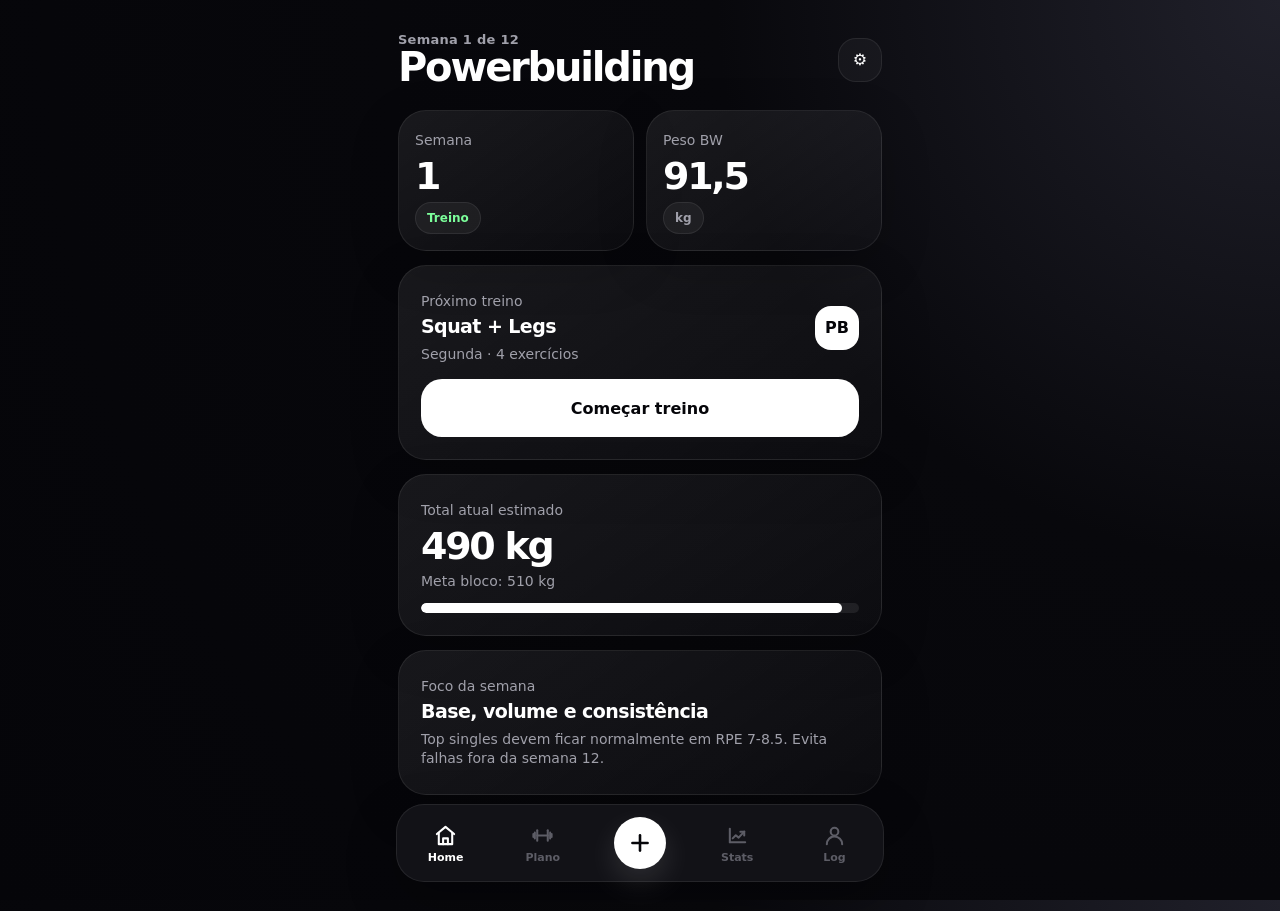
==== index.html @ 56081398 "Initial Powerbuilding WebApp" ====
<!doctype html>
<html lang="pt">
<head>
<meta charset="utf-8" />
<meta name="viewport" content="width=device-width, initial-scale=1, viewport-fit=cover" />
<meta name="theme-color" content="#050509" />
<title>Powerbuilding 12 Semanas</title>
<link rel="manifest" href="manifest.webmanifest" />
<link rel="stylesheet" href="./assets/css/styles.css" />
</head>
<body>
<div class="app" id="app"></div>
<nav class="nav" id="nav" aria-label="Navegação principal">
  <button data-screen="home" class="active" type="button" aria-label="Home">
    <svg viewBox="0 0 24 24" aria-hidden="true"><path d="M3 10.5 12 3l9 7.5"/><path d="M5 9.5V21h14V9.5"/><path d="M9.5 21v-6h5v6"/></svg>
    <span class="label">Home</span>
  </button>
  <button data-screen="plan" type="button" aria-label="Plano">
    <svg viewBox="0 0 24 24" aria-hidden="true"><path d="M6.5 6.5v11"/><path d="M17.5 6.5v11"/><path d="M4 9v6"/><path d="M20 9v6"/><path d="M6.5 12h11"/><path d="M2.5 10.5v3"/><path d="M21.5 10.5v3"/></svg>
    <span class="label">Plano</span>
  </button>
  <button data-screen="workout" class="center" type="button" aria-label="Treino">
    <span class="plusCircle"><svg viewBox="0 0 24 24" aria-hidden="true"><path d="M12 5v14"/><path d="M5 12h14"/></svg></span>
  </button>
  <button data-screen="dashboard" type="button" aria-label="Stats">
    <svg viewBox="0 0 24 24" aria-hidden="true"><path d="M4 19V5"/><path d="M4 19h16"/><path d="m7 15 3.2-3.2 3 2.4L19 8"/><path d="M19 8v4"/><path d="M19 8h-4"/></svg>
    <span class="label">Stats</span>
  </button>
  <button data-screen="log" type="button" aria-label="Log">
    <svg viewBox="0 0 24 24" aria-hidden="true"><path d="M20 21a8 8 0 0 0-16 0"/><circle cx="12" cy="8" r="4"/></svg>
    <span class="label">Log</span>
  </button>
</nav>
<div class="toast" id="toast">Guardado</div>
<script src="./assets/js/data.js" defer></script>
<script src="./assets/js/app.js" defer></script>
</body>
</html>
---- assets/css/styles.css ----
:root{--bg:#050509;--bg2:#0b0b10;--card:#1c1c22;--card2:#24242b;--line:rgba(255,255,255,.08);--text:#fff;--muted:#a0a0aa;--faint:#5d5d66;--good:#7cff9b;--warn:#ffb86b;--bad:#ff6b6b;--radius:28px;--navh:82px}*{box-sizing:border-box}html,body{height:100%}body{margin:0;background:radial-gradient(circle at top right,#20202a 0,#08080c 36%,var(--bg) 100%);color:var(--text);font-family:Inter,system-ui,-apple-system,BlinkMacSystemFont,"Segoe UI",sans-serif;-webkit-font-smoothing:antialiased}button,input,select,textarea{font:inherit}button{cursor:pointer}.app{max-width:520px;margin:0 auto;min-height:100dvh;padding:18px 18px calc(var(--navh) + env(safe-area-inset-bottom) + 20px)}.topbar{display:flex;align-items:center;justify-content:space-between;margin:4px 0 22px}.eyebrow{font-size:13px;color:var(--muted);font-weight:700;letter-spacing:.02em}.title{font-size:34px;line-height:1.02;font-weight:850;letter-spacing:-.055em;margin:0}.iconBtn,.ghost{border:1px solid var(--line);background:rgba(255,255,255,.04);color:var(--text);border-radius:18px;min-width:44px;height:44px;padding:0 14px}.grid2{display:grid;grid-template-columns:1fr 1fr;gap:12px}.card{background:linear-gradient(145deg,rgba(255,255,255,.075),rgba(255,255,255,.025));border:1px solid var(--line);border-radius:var(--radius);padding:22px;box-shadow:0 16px 50px rgba(0,0,0,.18);margin-bottom:14px}.card.tight{padding:16px}.card h3{margin:0 0 8px;font-size:19px;letter-spacing:-.03em}.card p{margin:4px 0;color:var(--muted);font-size:14px;line-height:1.35}.metric{font-size:38px;font-weight:850;letter-spacing:-.06em;margin:4px 0}.smallMetric{font-size:25px;font-weight:850;letter-spacing:-.04em}.pill{display:inline-flex;align-items:center;gap:7px;border:1px solid var(--line);background:rgba(255,255,255,.05);border-radius:999px;padding:8px 11px;color:var(--muted);font-size:12px;font-weight:750}.pill.good{color:var(--good)}.pill.warn{color:var(--warn)}.pill.bad{color:var(--bad)}.prBadge{color:#050509;background:var(--good);border-color:transparent}.recordCard{border-left:3px solid var(--good)}.statLine{display:flex;justify-content:space-between;gap:12px;padding:8px 0;border-bottom:1px solid var(--line);color:var(--muted);font-size:13px}.statLine:last-child{border-bottom:0}.statLine b{color:#fff}.miniNote{font-size:12px;color:var(--muted);line-height:1.35}.bar.good{background:var(--good)}.primary{width:100%;height:58px;border:0;border-radius:21px;background:#fff;color:#050509;font-weight:850;margin-top:12px}.secondary{width:100%;height:52px;border:1px solid var(--line);border-radius:19px;background:var(--card2);color:#fff;font-weight:800;margin-top:10px}.danger{color:var(--bad);background:transparent;border:1px solid rgba(255,107,107,.25)}.nav{position:fixed;left:50%;bottom:calc(18px + env(safe-area-inset-bottom));transform:translateX(-50%);width:min(488px,calc(100% - 32px));height:78px;display:grid;grid-template-columns:repeat(5,1fr);align-items:center;background:rgba(20,20,26,.92);border:1px solid var(--line);border-radius:28px;backdrop-filter:blur(18px);-webkit-backdrop-filter:blur(18px);z-index:50;box-shadow:0 18px 50px rgba(0,0,0,.28)}.nav button{appearance:none;border:0;background:transparent;color:var(--faint);display:grid;place-items:center;gap:5px;font-size:11px;font-weight:800;cursor:pointer;padding:0;border-radius:0}.nav button svg{width:23px;height:23px;stroke:currentColor;stroke-width:2.15;stroke-linecap:round;stroke-linejoin:round;fill:none}.nav button.active{color:#fff;background:transparent}.nav button.center{color:#050509}.nav button.center.active{color:#050509}.nav .plusCircle{width:52px;height:52px;border-radius:50%;display:grid;place-items:center;background:#fff;box-shadow:0 12px 30px rgba(255,255,255,.12)}.nav .plusCircle svg{width:26px;height:26px;stroke-width:2.4}.nav .label{line-height:1}.screen{display:none}.screen.active{display:block}.list{display:flex;flex-direction:column;gap:12px}.row{display:flex;align-items:center;justify-content:space-between;gap:12px}.muted{color:var(--muted)}.faint{color:var(--faint)}.selectbar{display:flex;gap:10px;margin-bottom:14px}.selectbar select{width:100%;height:48px;background:var(--card);color:#fff;border:1px solid var(--line);border-radius:17px;padding:0 14px}.weekCard{position:relative;overflow:hidden}.weekCard:after{content:"";position:absolute;right:-30px;top:-50px;width:130px;height:130px;border-radius:50%;background:rgba(255,255,255,.05)}.exerciseCard{padding:18px;border-radius:23px}.chiprow{display:flex;gap:7px;flex-wrap:wrap;margin-top:12px}.inputGrid{display:grid;grid-template-columns:1.2fr 1fr 1fr;gap:10px;margin-top:12px}.field label{display:block;color:var(--muted);font-size:12px;font-weight:800;margin:0 0 6px}.field input,.field textarea{width:100%;background:#111116;color:#fff;border:1px solid var(--line);border-radius:17px;padding:13px 14px;outline:none}.field textarea{min-height:86px;resize:vertical}.setTable{width:100%;border-collapse:collapse;margin:12px 0;background:#101015;border-radius:20px;overflow:hidden}.setTable th,.setTable td{padding:9px 8px;text-align:left;border-bottom:1px solid var(--line);font-size:13px}.setTable th{color:var(--muted);font-size:12px}.setTable input{width:100%;background:rgba(255,255,255,.05);color:#fff;border:1px solid var(--line);border-radius:12px;padding:8px}.progress{height:10px;background:rgba(255,255,255,.08);border-radius:999px;overflow:hidden;margin-top:12px}.bar{height:100%;background:#fff;border-radius:999px}.svgChart{width:100%;height:165px;display:block}.historyItem{border-left:3px solid rgba(255,255,255,.18)}.empty{text-align:center;padding:32px 16px;color:var(--muted)}.hidden{display:none!important}.toast{position:fixed;left:50%;bottom:calc(var(--navh) + 18px);transform:translateX(-50%);background:#fff;color:#050509;border-radius:999px;padding:12px 18px;font-weight:850;box-shadow:0 14px 45px rgba(0,0,0,.35);opacity:0;pointer-events:none;transition:.22s;z-index:99}.toast.show{opacity:1}.timer{font-size:46px;font-weight:900;letter-spacing:-.06em;text-align:center;margin:10px 0}.segmented{display:grid;grid-template-columns:repeat(3,1fr);gap:8px}.segmented button{height:43px;border-radius:15px;border:1px solid var(--line);background:var(--card2);color:#fff}.segmented button.active{background:#fff;color:#050509}.logo{width:44px;height:44px;border-radius:16px;background:#fff;color:#050509;display:grid;place-items:center;font-weight:900}.statusDot{width:8px;height:8px;border-radius:50%;background:var(--faint);display:inline-block}.statusDot.done{background:var(--good)}@media (min-width:540px){.app{padding-top:28px}.title{font-size:40px}}
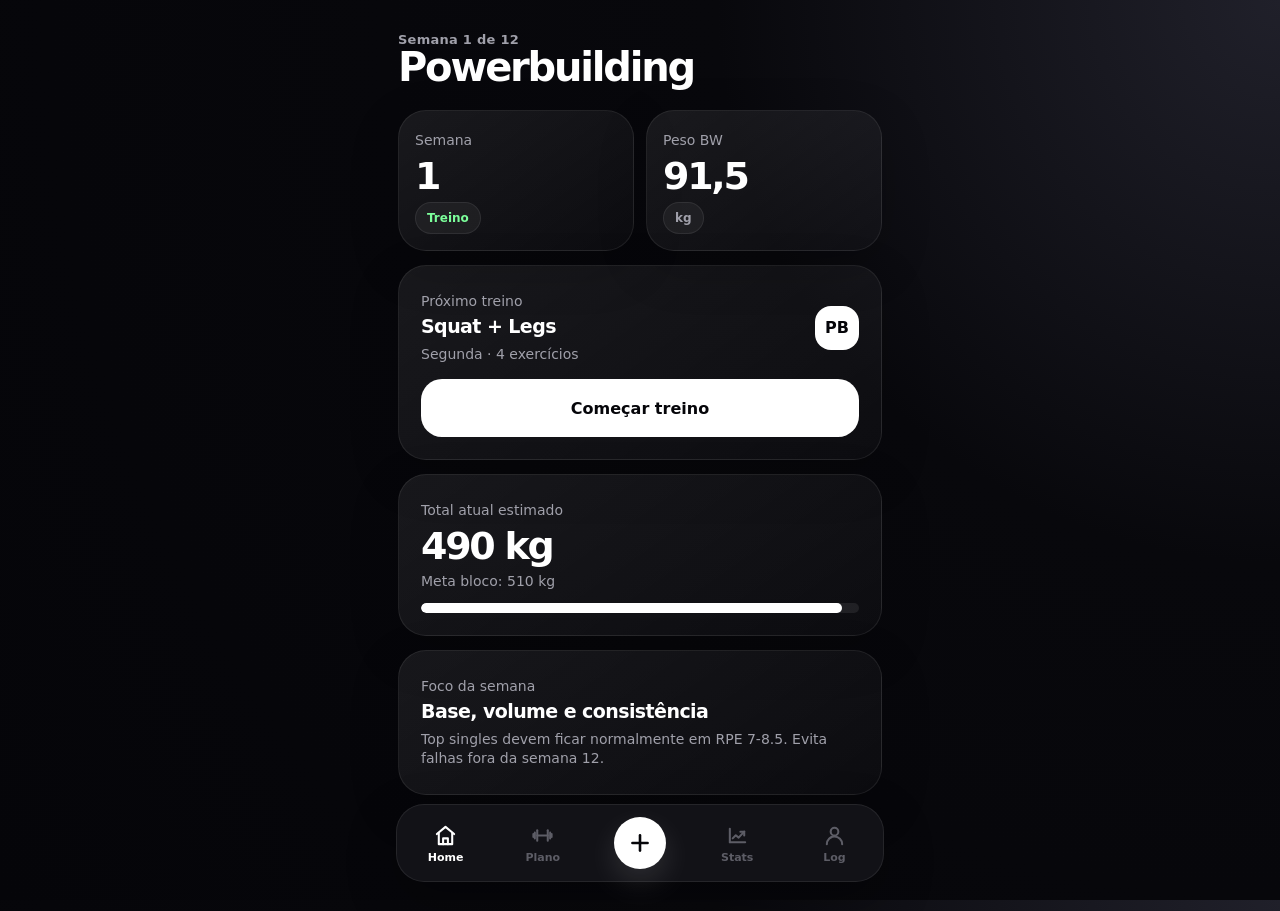
==== commit 89746a70: "Load workout UI v2 layer" ====
--- a/index.html
+++ b/index.html
@@ -7,6 +7,7 @@
 <title>Powerbuilding 12 Semanas</title>
 <link rel="manifest" href="manifest.webmanifest" />
 <link rel="stylesheet" href="./assets/css/styles.css" />
+<link rel="stylesheet" href="./assets/css/workout-v2.css" />
 </head>
 <body>
 <div class="app" id="app"></div>
@@ -34,5 +35,7 @@
 <div class="toast" id="toast">Guardado</div>
 <script src="./assets/js/data.js" defer></script>
 <script src="./assets/js/app.js" defer></script>
+<script src="./assets/js/history-import.js" defer></script>
+<script src="./assets/js/workout-v2.js" defer></script>
 </body>
-</html>+</html>
--- a/assets/css/workout-v2.css
+++ b/assets/css/workout-v2.css
@@ -0,0 +1,2 @@
+/* Incremental styles for the approved workout-flow update. */
+.workoutList{display:flex;flex-direction:column;gap:4px}.workoutExerciseCard{margin-bottom:14px}.exerciseSaved{border-color:rgba(124,255,155,.22)}.savedLine{display:flex;align-items:center;gap:7px;margin-top:10px;color:var(--good);font-size:12px;font-weight:750}.compactAction{height:42px;margin-top:10px}.workoutMetrics{margin-top:18px}.workoutTimerCard{margin-top:4px}.finishWorkoutBtn{margin-bottom:8px}.workoutSetTable{border-collapse:separate;border-spacing:0}.workoutSetTable th:last-child,.workoutSetTable td:last-child{width:46px;text-align:center}.setDoneBtn{width:34px;height:34px;border-radius:12px;border:1px solid var(--line);background:rgba(255,255,255,.04);color:var(--faint);font-weight:900;padding:0}.doneRow>td{background:rgba(255,255,255,.055)}.doneRow>td:first-child{box-shadow:inset 3px 0 0 var(--good)}.doneRow .setDoneBtn{background:var(--good);border-color:var(--good);color:#050509}.swipeCell{position:relative;overflow:hidden;padding:0!important;background:#101015!important}.swipeWrap{position:relative;min-height:53px;overflow:hidden;background:#101015}.swipeDelete{position:absolute;right:0;top:0;bottom:0;width:74px;border:0;background:var(--bad);color:#fff;display:grid;place-items:center;z-index:0}.swipeDelete svg{width:22px;height:22px;stroke:currentColor;stroke-width:2;stroke-linecap:round;stroke-linejoin:round;fill:none}.swipeContent{position:relative;z-index:1;display:grid;grid-template-columns:48px 1fr 1fr 1fr 48px;align-items:center;transition:transform .18s ease;background:#101015;width:100%;will-change:transform}.swipeContent>div{padding:9px 8px;border-bottom:1px solid var(--line);font-size:13px;background:#101015}.swipeContent input{width:100%;background:rgba(255,255,255,.05);color:#fff;border:1px solid var(--line);border-radius:12px;padding:8px}.doneRow .swipeContent>div{background:#19191f}.swipeWrap.revealed .swipeContent{transform:translateX(-74px)}.setLabelCell{padding-left:16px!important}
